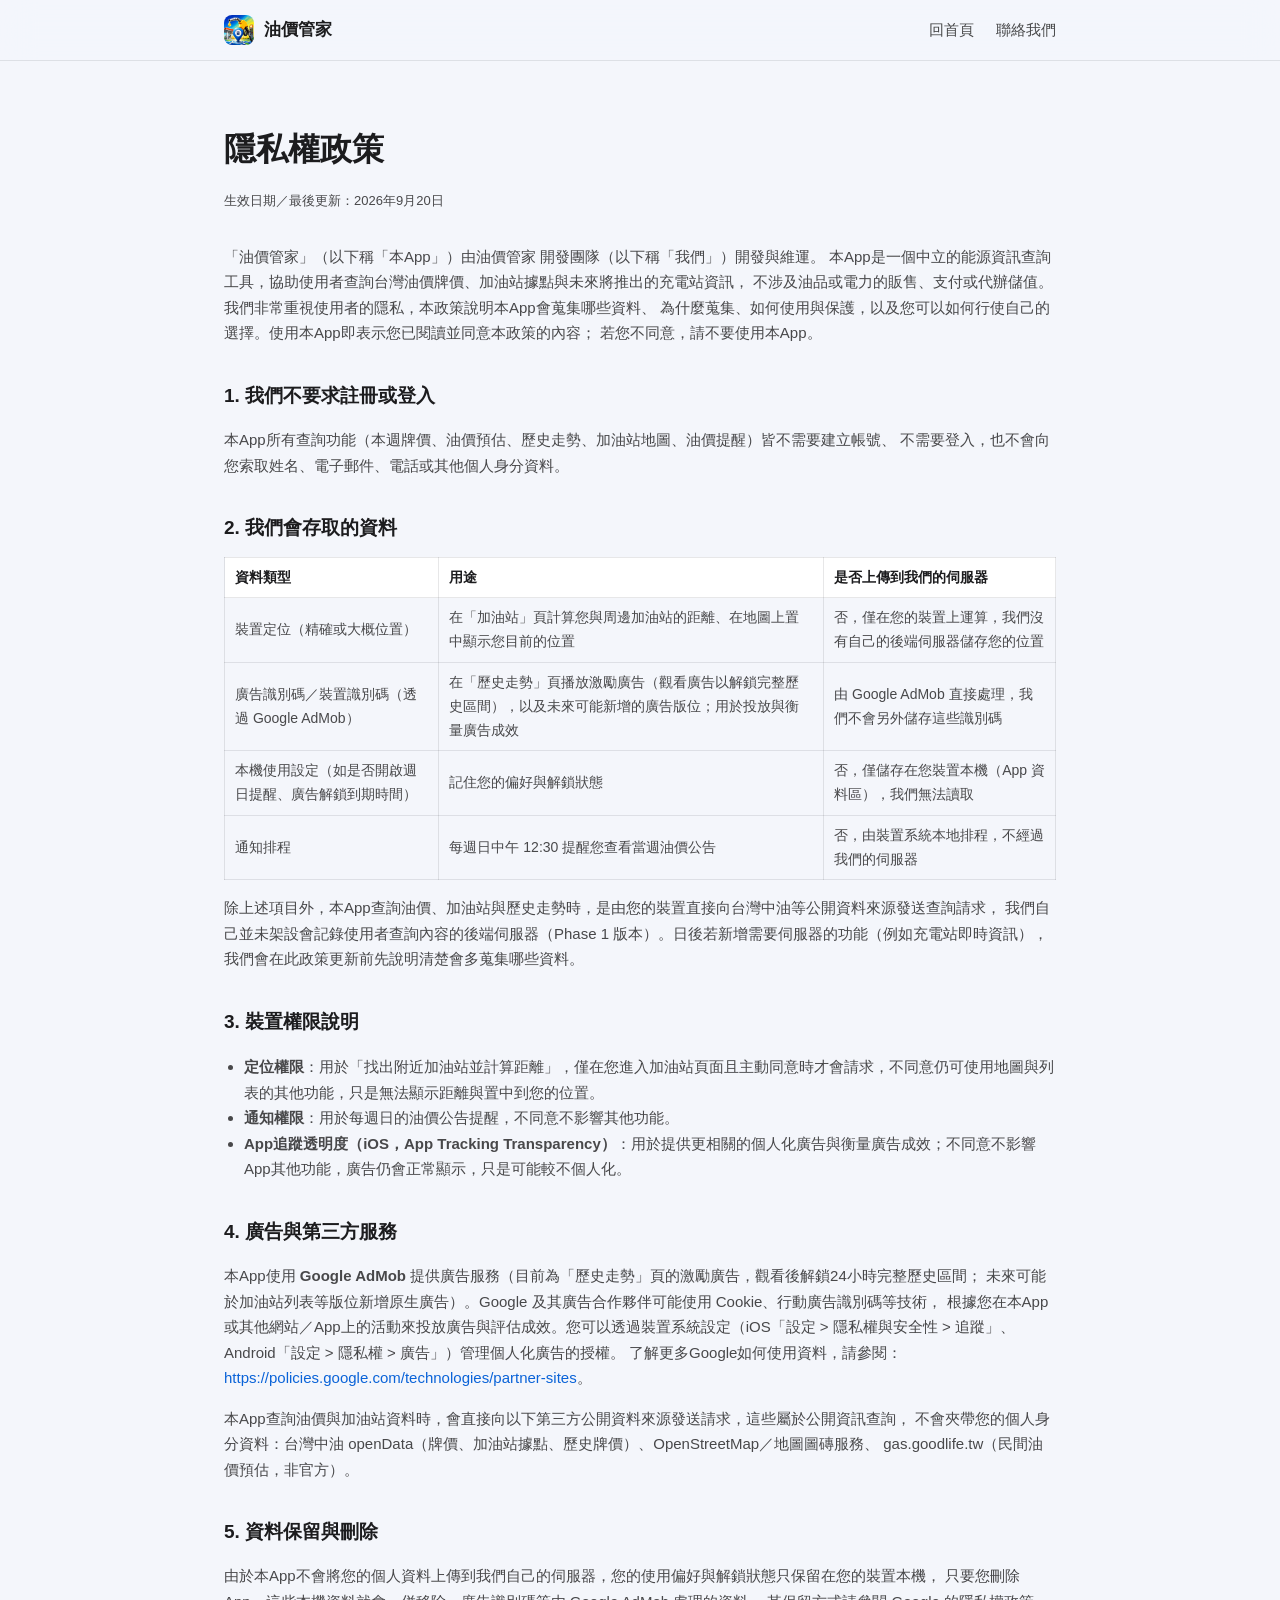
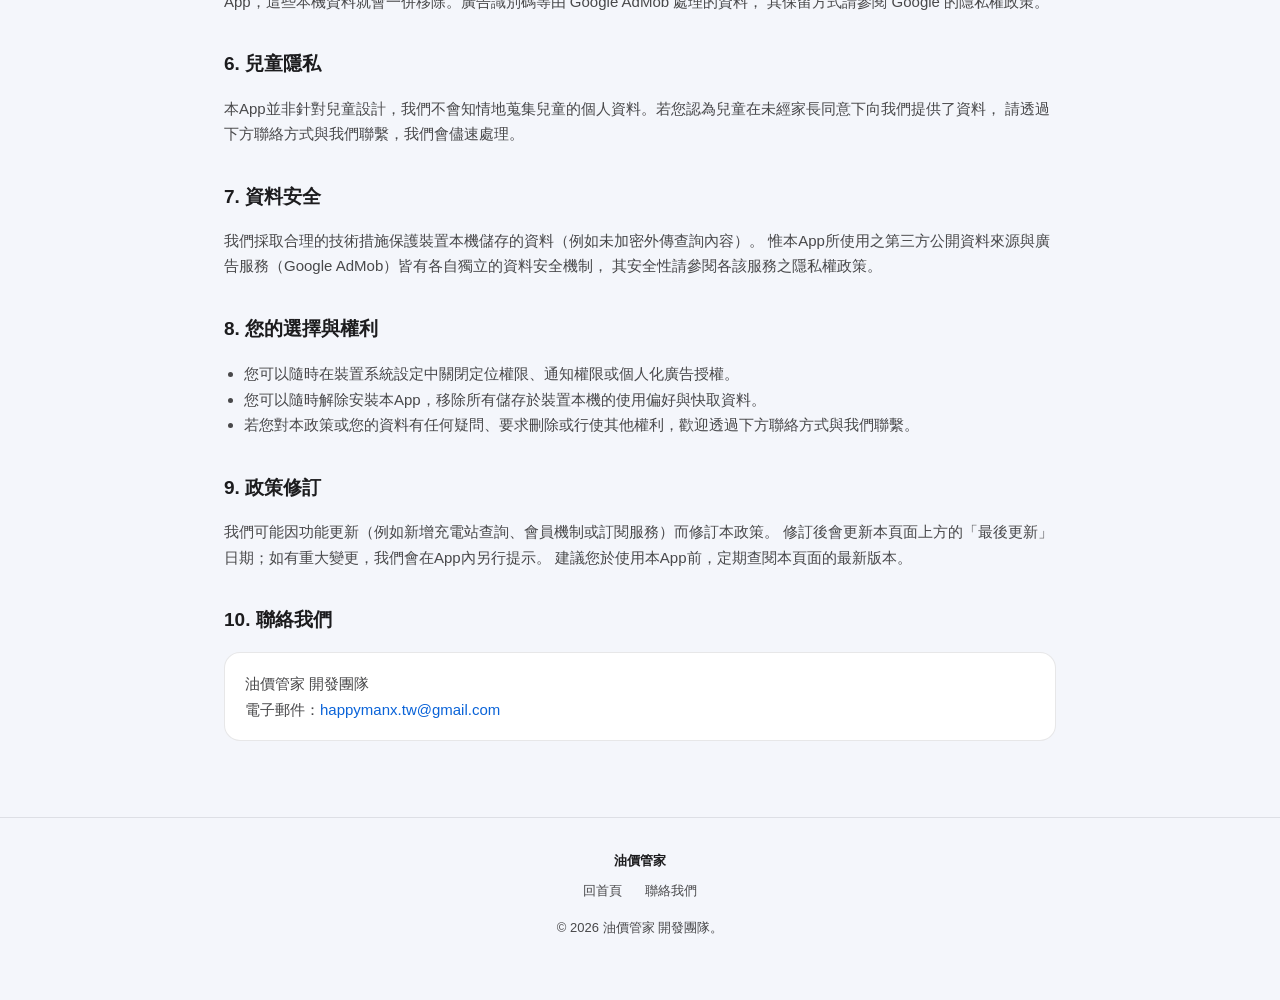
==== privacy.html @ 45849d34 "Add files via upload" ====
<!DOCTYPE html>
<html lang="zh-Hant">
<head>
<meta charset="UTF-8">
<meta name="viewport" content="width=device-width, initial-scale=1">
<title>隱私權政策 — 油價管家</title>
<meta name="description" content="油價管家 App 隱私權政策：說明App蒐集、使用、儲存哪些資料，以及廣告與定位權限的用途。">
<link rel="icon" href="assets/icon-192.png">
<link rel="stylesheet" href="assets/style.css">
</head>
<body>

<nav class="topnav">
  <div class="wrap">
    <div class="brand"><img src="assets/icon-192.png" alt="油價管家 App 圖示">油價管家</div>
    <div class="navlinks">
      <a href="index.html">回首頁</a>
      <a href="mailto:happymanx.tw@gmail.com">聯絡我們</a>
    </div>
  </div>
</nav>

<div class="wrap doc" style="padding-top:40px; padding-bottom:60px;">
  <h1>隱私權政策</h1>
  <p class="updated">生效日期／最後更新：2026年9月20日</p>

  <p>
    「油價管家」（以下稱「本App」）由油價管家 開發團隊（以下稱「我們」）開發與維運。
    本App是一個中立的能源資訊查詢工具，協助使用者查詢台灣油價牌價、加油站據點與未來將推出的充電站資訊，
    不涉及油品或電力的販售、支付或代辦儲值。我們非常重視使用者的隱私，本政策說明本App會蒐集哪些資料、
    為什麼蒐集、如何使用與保護，以及您可以如何行使自己的選擇。使用本App即表示您已閱讀並同意本政策的內容；
    若您不同意，請不要使用本App。
  </p>

  <h2>1. 我們不要求註冊或登入</h2>
  <p>
    本App所有查詢功能（本週牌價、油價預估、歷史走勢、加油站地圖、油價提醒）皆不需要建立帳號、
    不需要登入，也不會向您索取姓名、電子郵件、電話或其他個人身分資料。
  </p>

  <h2>2. 我們會存取的資料</h2>
  <table>
    <tr><th>資料類型</th><th>用途</th><th>是否上傳到我們的伺服器</th></tr>
    <tr>
      <td>裝置定位（精確或大概位置）</td>
      <td>在「加油站」頁計算您與周邊加油站的距離、在地圖上置中顯示您目前的位置</td>
      <td>否，僅在您的裝置上運算，我們沒有自己的後端伺服器儲存您的位置</td>
    </tr>
    <tr>
      <td>廣告識別碼／裝置識別碼（透過 Google AdMob）</td>
      <td>在「歷史走勢」頁播放激勵廣告（觀看廣告以解鎖完整歷史區間），以及未來可能新增的廣告版位；用於投放與衡量廣告成效</td>
      <td>由 Google AdMob 直接處理，我們不會另外儲存這些識別碼</td>
    </tr>
    <tr>
      <td>本機使用設定（如是否開啟週日提醒、廣告解鎖到期時間）</td>
      <td>記住您的偏好與解鎖狀態</td>
      <td>否，僅儲存在您裝置本機（App 資料區），我們無法讀取</td>
    </tr>
    <tr>
      <td>通知排程</td>
      <td>每週日中午 12:30 提醒您查看當週油價公告</td>
      <td>否，由裝置系統本地排程，不經過我們的伺服器</td>
    </tr>
  </table>
  <p>
    除上述項目外，本App查詢油價、加油站與歷史走勢時，是由您的裝置直接向台灣中油等公開資料來源發送查詢請求，
    我們自己並未架設會記錄使用者查詢內容的後端伺服器（Phase 1 版本）。日後若新增需要伺服器的功能（例如充電站即時資訊），
    我們會在此政策更新前先說明清楚會多蒐集哪些資料。
  </p>

  <h2>3. 裝置權限說明</h2>
  <ul>
    <li><strong>定位權限</strong>：用於「找出附近加油站並計算距離」，僅在您進入加油站頁面且主動同意時才會請求，不同意仍可使用地圖與列表的其他功能，只是無法顯示距離與置中到您的位置。</li>
    <li><strong>通知權限</strong>：用於每週日的油價公告提醒，不同意不影響其他功能。</li>
    <li><strong>App追蹤透明度（iOS，App Tracking Transparency）</strong>：用於提供更相關的個人化廣告與衡量廣告成效；不同意不影響App其他功能，廣告仍會正常顯示，只是可能較不個人化。</li>
  </ul>

  <h2>4. 廣告與第三方服務</h2>
  <p>
    本App使用 <strong>Google AdMob</strong> 提供廣告服務（目前為「歷史走勢」頁的激勵廣告，觀看後解鎖24小時完整歷史區間；
    未來可能於加油站列表等版位新增原生廣告）。Google 及其廣告合作夥伴可能使用 Cookie、行動廣告識別碼等技術，
    根據您在本App或其他網站／App上的活動來投放廣告與評估成效。您可以透過裝置系統設定（iOS「設定 > 隱私權與安全性 >
    追蹤」、Android「設定 > 隱私權 > 廣告」）管理個人化廣告的授權。
    了解更多Google如何使用資料，請參閱：
    <a href="https://policies.google.com/technologies/partner-sites" target="_blank" rel="noopener">
      https://policies.google.com/technologies/partner-sites</a>。
  </p>
  <p>
    本App查詢油價與加油站資料時，會直接向以下第三方公開資料來源發送請求，這些屬於公開資訊查詢，
    不會夾帶您的個人身分資料：台灣中油 openData（牌價、加油站據點、歷史牌價）、OpenStreetMap／地圖圖磚服務、
    gas.goodlife.tw（民間油價預估，非官方）。
  </p>

  <h2>5. 資料保留與刪除</h2>
  <p>
    由於本App不會將您的個人資料上傳到我們自己的伺服器，您的使用偏好與解鎖狀態只保留在您的裝置本機，
    只要您刪除App，這些本機資料就會一併移除。廣告識別碼等由 Google AdMob 處理的資料，
    其保留方式請參閱 Google 的隱私權政策。
  </p>

  <h2>6. 兒童隱私</h2>
  <p>
    本App並非針對兒童設計，我們不會知情地蒐集兒童的個人資料。若您認為兒童在未經家長同意下向我們提供了資料，
    請透過下方聯絡方式與我們聯繫，我們會儘速處理。
  </p>

  <h2>7. 資料安全</h2>
  <p>
    我們採取合理的技術措施保護裝置本機儲存的資料（例如未加密外傳查詢內容）。
    惟本App所使用之第三方公開資料來源與廣告服務（Google AdMob）皆有各自獨立的資料安全機制，
    其安全性請參閱各該服務之隱私權政策。
  </p>

  <h2>8. 您的選擇與權利</h2>
  <ul>
    <li>您可以隨時在裝置系統設定中關閉定位權限、通知權限或個人化廣告授權。</li>
    <li>您可以隨時解除安裝本App，移除所有儲存於裝置本機的使用偏好與快取資料。</li>
    <li>若您對本政策或您的資料有任何疑問、要求刪除或行使其他權利，歡迎透過下方聯絡方式與我們聯繫。</li>
  </ul>

  <h2>9. 政策修訂</h2>
  <p>
    我們可能因功能更新（例如新增充電站查詢、會員機制或訂閱服務）而修訂本政策。
    修訂後會更新本頁面上方的「最後更新」日期；如有重大變更，我們會在App內另行提示。
    建議您於使用本App前，定期查閱本頁面的最新版本。
  </p>

  <h2>10. 聯絡我們</h2>
  <div class="box">
    <p style="margin:0;">
      油價管家 開發團隊<br>
      電子郵件：<a href="mailto:happymanx.tw@gmail.com">happymanx.tw@gmail.com</a>
    </p>
  </div>
</div>

<footer>
  <div class="wrap">
    <span class="fbrand">油價管家</span>
    <div>
      <a href="index.html">回首頁</a>
      <a href="mailto:happymanx.tw@gmail.com">聯絡我們</a>
    </div>
    <p style="margin-top:14px;">© 2026 油價管家 開發團隊。</p>
  </div>
</footer>

</body>
</html>
---- assets/style.css ----
:root {
  --blue-1: #0A63D8;
  --blue-2: #3D9BFF;
  --ink: #1C1C1E;
  --ink-soft: #48484A;
  --bg: #F4F6FB;
  --card: #FFFFFF;
  --line: rgba(60, 60, 67, 0.12);
  --red: #E8341F;
  --green: #1F9E4A;
  --radius: 20px;
  --max: 880px;
}

@media (prefers-color-scheme: dark) {
  :root {
    --ink: #F2F2F7;
    --ink-soft: #C7C7CC;
    --bg: #0B0E14;
    --card: #161B24;
    --line: rgba(255, 255, 255, 0.10);
  }
}

* { box-sizing: border-box; }

html { scroll-behavior: smooth; }

body {
  margin: 0;
  background: var(--bg);
  color: var(--ink);
  font-family: -apple-system, BlinkMacSystemFont, "SF Pro TC", "PingFang TC",
    "Helvetica Neue", "Segoe UI", "Noto Sans TC", sans-serif;
  line-height: 1.7;
  -webkit-font-smoothing: antialiased;
}

a { color: var(--blue-1); text-decoration: none; }
a:hover { text-decoration: underline; }

.wrap {
  max-width: var(--max);
  margin: 0 auto;
  padding: 0 24px;
}

.topnav {
  position: sticky;
  top: 0;
  z-index: 10;
  backdrop-filter: saturate(180%) blur(16px);
  background: color-mix(in srgb, var(--bg) 78%, transparent);
  border-bottom: 1px solid var(--line);
}

.topnav .wrap {
  display: flex;
  align-items: center;
  justify-content: space-between;
  height: 60px;
}

.brand {
  display: flex;
  align-items: center;
  gap: 10px;
  font-weight: 700;
  font-size: 17px;
  color: var(--ink);
}

.brand img { width: 30px; height: 30px; border-radius: 8px; display: block; }

.navlinks { display: flex; gap: 22px; font-size: 15px; }
.navlinks a { color: var(--ink-soft); }

.hero {
  padding: 64px 0 48px;
  text-align: center;
}

.hero .icon {
  width: 104px;
  height: 104px;
  border-radius: 24px;
  box-shadow: 0 12px 30px rgba(10, 99, 216, 0.28);
  margin-bottom: 24px;
}

.hero h1 {
  font-size: clamp(28px, 5vw, 40px);
  margin: 0 0 12px;
  letter-spacing: -0.02em;
}

.hero p.tagline {
  font-size: clamp(16px, 2.6vw, 19px);
  color: var(--ink-soft);
  max-width: 620px;
  margin: 0 auto 28px;
}

.pill {
  display: inline-block;
  padding: 6px 14px;
  border-radius: 999px;
  background: linear-gradient(135deg, var(--blue-1), var(--blue-2));
  color: #fff;
  font-size: 13px;
  font-weight: 600;
  margin-bottom: 18px;
}

.store-row {
  display: flex;
  gap: 12px;
  justify-content: center;
  flex-wrap: wrap;
  margin-top: 8px;
}

.store-btn {
  display: inline-flex;
  align-items: center;
  gap: 8px;
  padding: 12px 22px;
  border-radius: 14px;
  background: var(--ink);
  color: var(--bg);
  font-weight: 600;
  font-size: 15px;
  opacity: 0.5;
  cursor: default;
}

.store-btn small { display: block; font-weight: 400; font-size: 11px; opacity: 0.85; }

section { padding: 40px 0; }

.section-title {
  text-align: center;
  margin: 0 0 8px;
  font-size: clamp(22px, 3.6vw, 28px);
  letter-spacing: -0.01em;
}

.section-sub {
  text-align: center;
  color: var(--ink-soft);
  margin: 0 auto 32px;
  max-width: 560px;
  font-size: 15px;
}

.grid {
  display: grid;
  grid-template-columns: repeat(auto-fit, minmax(240px, 1fr));
  gap: 16px;
}

.card {
  background: var(--card);
  border: 1px solid var(--line);
  border-radius: var(--radius);
  padding: 22px;
}

.card .emoji {
  font-size: 26px;
  width: 48px;
  height: 48px;
  display: flex;
  align-items: center;
  justify-content: center;
  border-radius: 14px;
  background: linear-gradient(135deg, rgba(10,99,216,0.14), rgba(61,155,255,0.14));
  margin-bottom: 14px;
}

.card h3 { margin: 0 0 6px; font-size: 17px; }
.card p { margin: 0; color: var(--ink-soft); font-size: 14px; }

.mock {
  background: var(--card);
  border: 1px solid var(--line);
  border-radius: var(--radius);
  padding: 20px 22px;
  max-width: 360px;
  margin: 0 auto;
}

.mock .row {
  display: flex;
  justify-content: space-between;
  align-items: baseline;
  padding: 10px 0;
  border-bottom: 1px solid var(--line);
  font-size: 15px;
}
.mock .row:last-child { border-bottom: none; }
.mock .row .name { color: var(--ink-soft); }
.mock .row .price { font-weight: 700; font-size: 17px; }
.mock .up { color: var(--red); font-size: 12px; margin-left: 6px; }
.mock .down { color: var(--green); font-size: 12px; margin-left: 6px; }
.mock .caption {
  text-align: center;
  font-size: 12px;
  color: var(--ink-soft);
  margin-top: 12px;
}

.sources {
  display: flex;
  flex-wrap: wrap;
  gap: 10px;
  justify-content: center;
}
.sources span {
  border: 1px solid var(--line);
  border-radius: 999px;
  padding: 8px 16px;
  font-size: 13px;
  color: var(--ink-soft);
  background: var(--card);
}

.cta {
  text-align: center;
  background: linear-gradient(135deg, var(--blue-1), var(--blue-2));
  border-radius: 28px;
  padding: 48px 24px;
  color: #fff;
}
.cta h2 { margin: 0 0 10px; font-size: clamp(22px, 3.6vw, 28px); }
.cta p { margin: 0 0 22px; opacity: 0.92; }
.cta .store-btn { background: rgba(255,255,255,0.18); color: #fff; }

footer {
  border-top: 1px solid var(--line);
  padding: 32px 0 48px;
  text-align: center;
  color: var(--ink-soft);
  font-size: 13px;
}
footer a { color: var(--ink-soft); margin: 0 10px; }
footer .fbrand { color: var(--ink); font-weight: 600; margin-bottom: 8px; display: block; }

.doc h1 { font-size: clamp(26px, 4vw, 32px); margin-bottom: 4px; }
.doc .updated { color: var(--ink-soft); font-size: 13px; margin-bottom: 32px; }
.doc h2 { font-size: 19px; margin: 34px 0 10px; }
.doc p, .doc li { color: var(--ink-soft); font-size: 15px; }
.doc ul { padding-left: 20px; }
.doc table {
  width: 100%;
  border-collapse: collapse;
  margin: 12px 0;
  font-size: 14px;
}
.doc th, .doc td {
  border: 1px solid var(--line);
  padding: 8px 10px;
  text-align: left;
  color: var(--ink-soft);
}
.doc th { color: var(--ink); background: var(--card); }
.doc .box {
  background: var(--card);
  border: 1px solid var(--line);
  border-radius: 16px;
  padding: 18px 20px;
  margin: 16px 0;
}
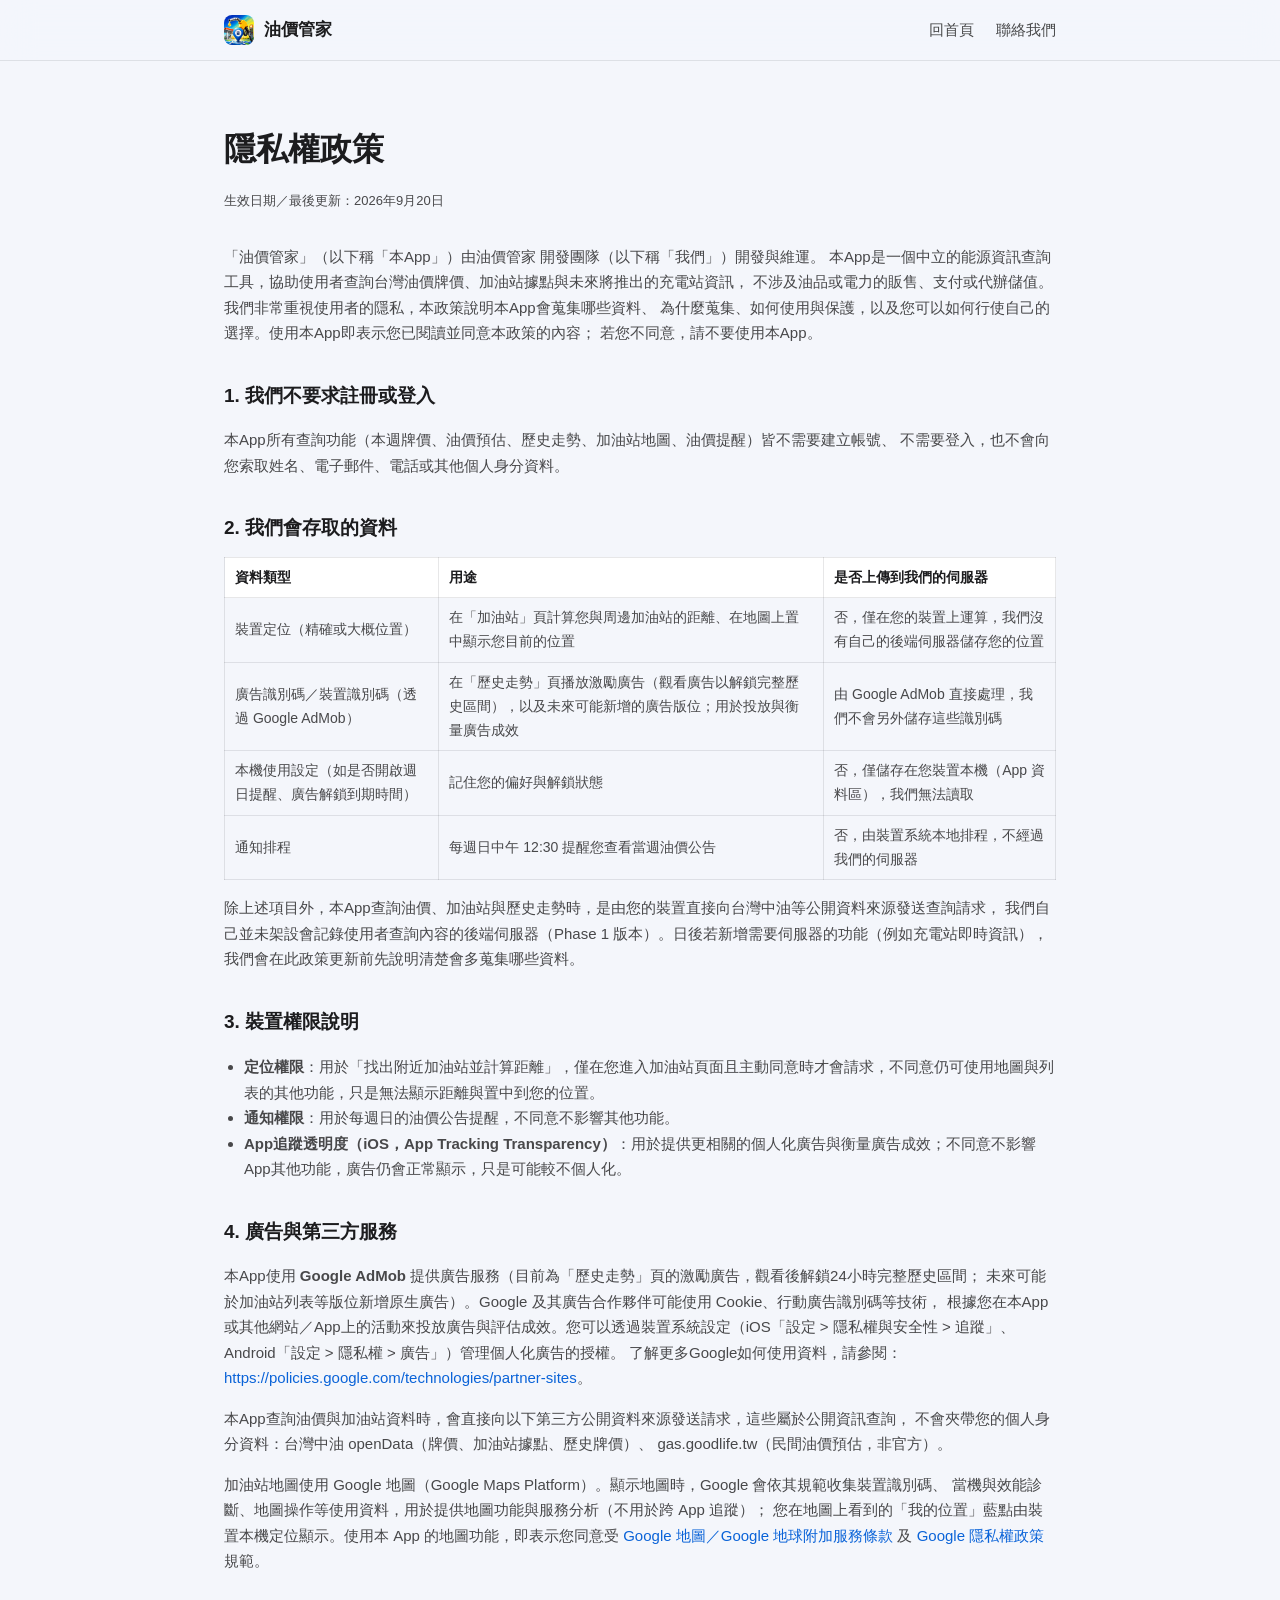
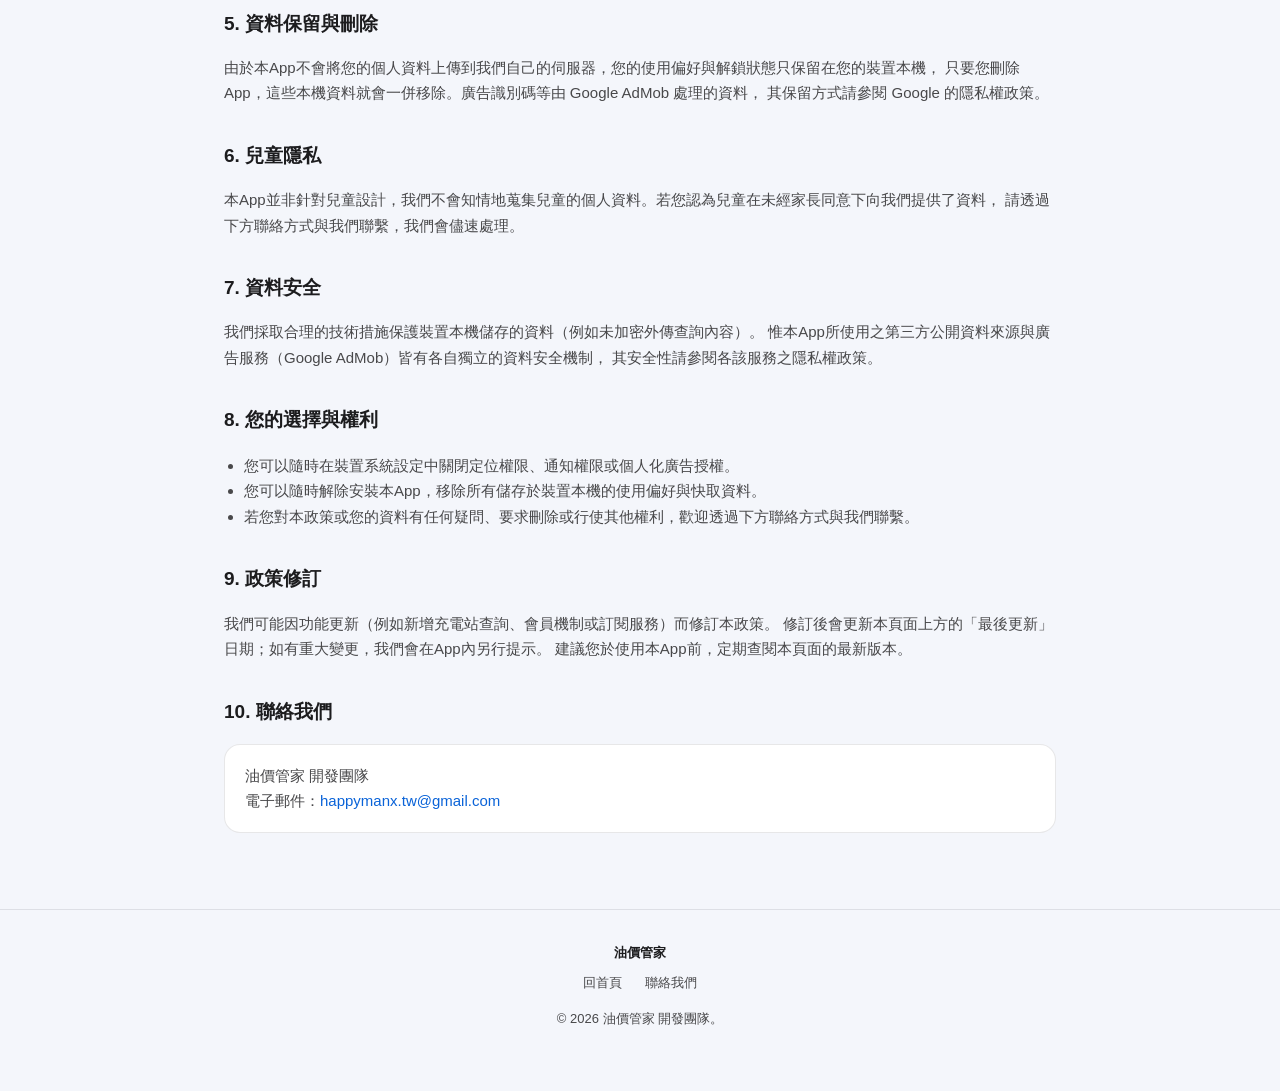
==== commit a7a3514f: "更新主頁內容" ====
--- a/privacy.html
+++ b/privacy.html
@@ -87,8 +87,15 @@
   </p>
   <p>
     本App查詢油價與加油站資料時，會直接向以下第三方公開資料來源發送請求，這些屬於公開資訊查詢，
-    不會夾帶您的個人身分資料：台灣中油 openData（牌價、加油站據點、歷史牌價）、OpenStreetMap／地圖圖磚服務、
+    不會夾帶您的個人身分資料：台灣中油 openData（牌價、加油站據點、歷史牌價）、
     gas.goodlife.tw（民間油價預估，非官方）。
+  </p>
+  <p>
+    加油站地圖使用 Google 地圖（Google Maps Platform）。顯示地圖時，Google 會依其規範收集裝置識別碼、
+    當機與效能診斷、地圖操作等使用資料，用於提供地圖功能與服務分析（不用於跨 App 追蹤）；
+    您在地圖上看到的「我的位置」藍點由裝置本機定位顯示。使用本 App 的地圖功能，即表示您同意受
+    <a href="https://maps.google.com/help/terms_maps/?hl=zh-TW">Google 地圖／Google 地球附加服務條款</a>
+    及 <a href="https://policies.google.com/privacy?hl=zh-TW">Google 隱私權政策</a> 規範。
   </p>
 
   <h2>5. 資料保留與刪除</h2>
--- a/assets/style.css
+++ b/assets/style.css
@@ -135,6 +135,9 @@
 }
 
 .store-btn small { display: block; font-weight: 400; font-size: 11px; opacity: 0.85; }
+/* .store-btn 預設是「即將上架」的半透明樣式；已上架的按鈕是 <a>，恢復全亮、可點 */
+a.store-btn { opacity: 1; cursor: pointer; }
+a.store-btn:hover { text-decoration: none; opacity: 0.88; }
 
 section { padding: 40px 0; }
 
